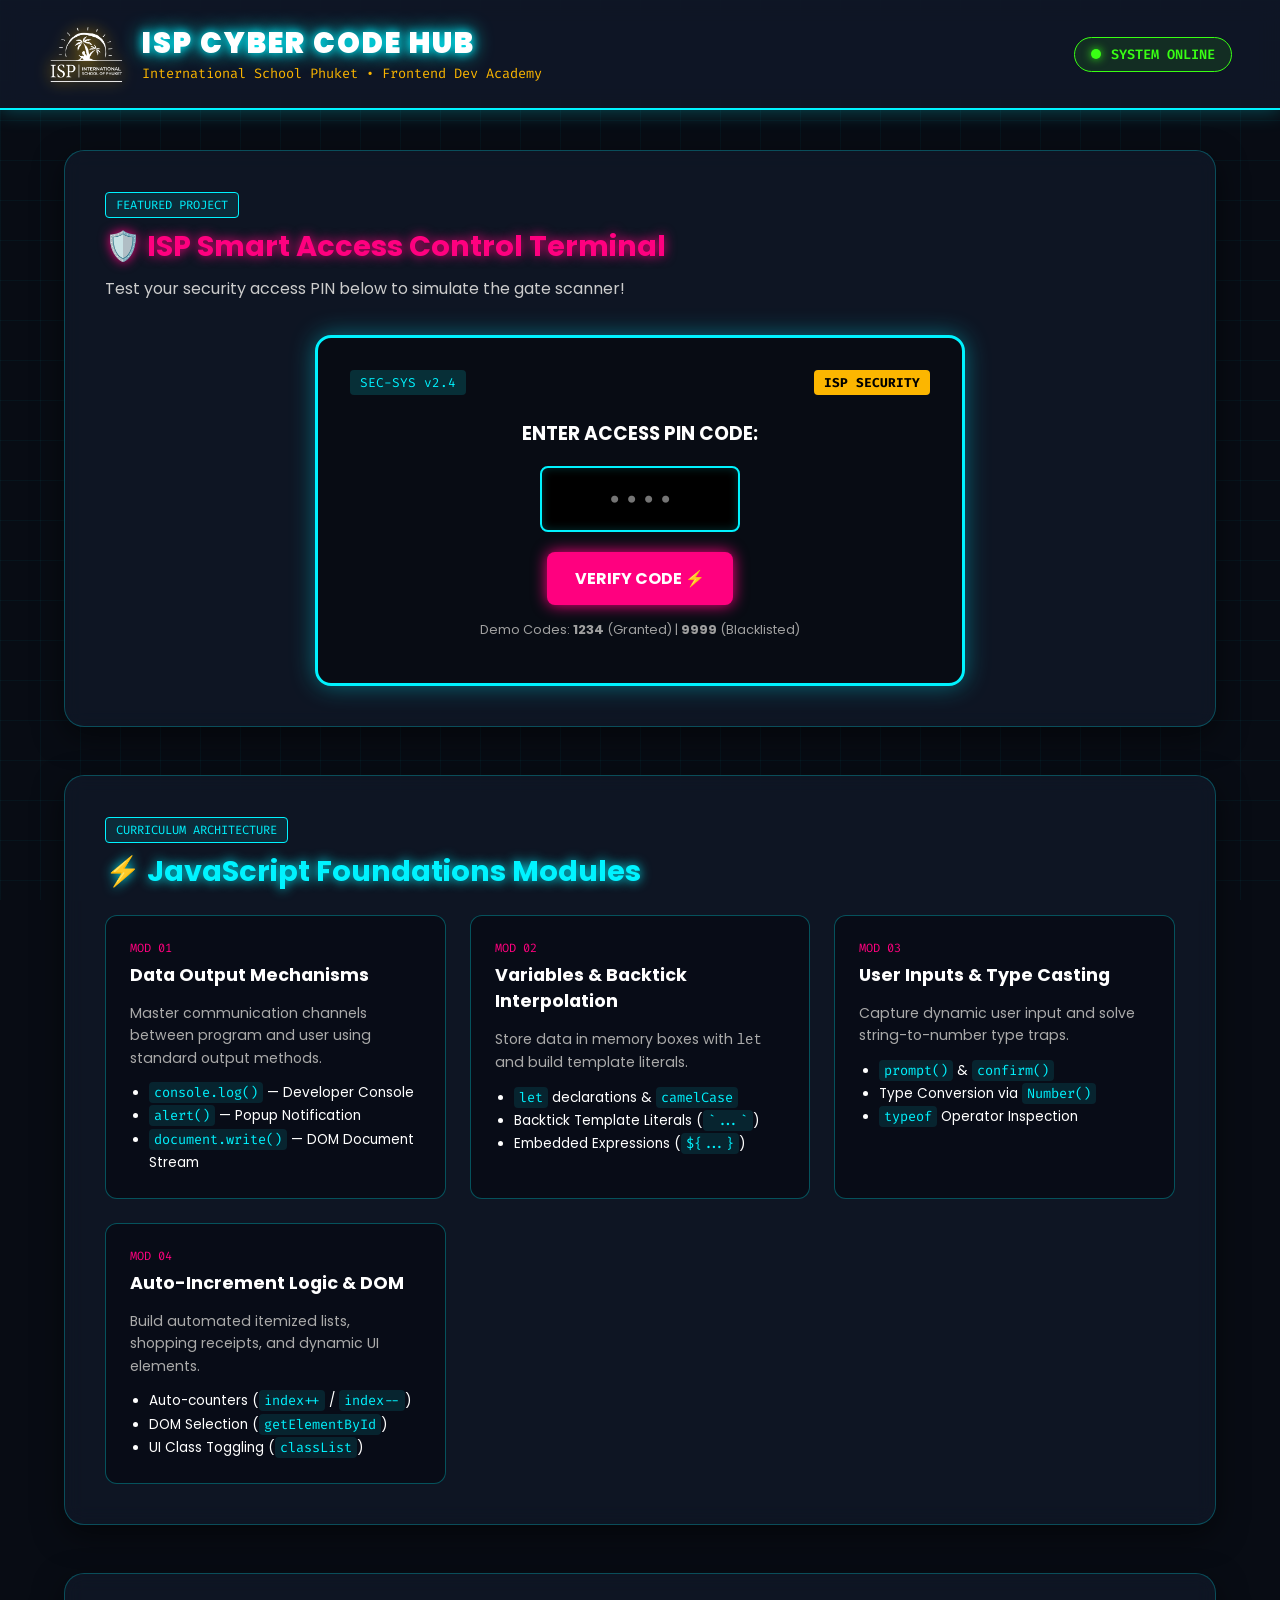
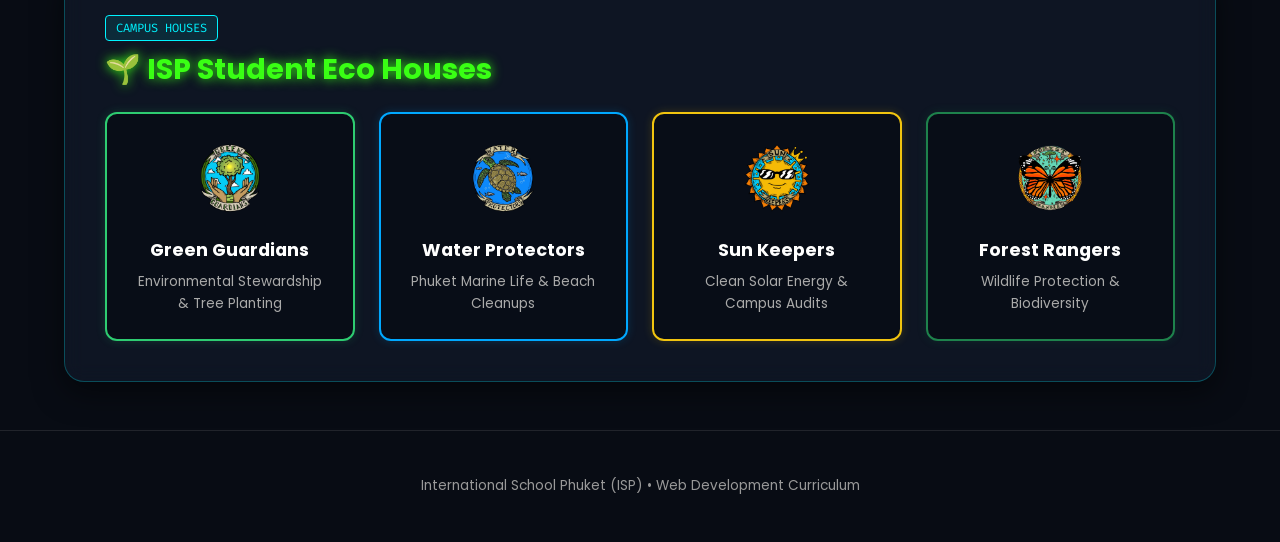
==== index.html @ bd8788d2 "Add files via upload" ====
<!doctype html>
<html lang="en">
  <head>
    <meta charset="UTF-8" />
    <meta name="viewport" content="width=device-width, initial-scale=1.0" />
    <title>ISP Cyber Code Hub | Web Development Course</title>
    <link rel="stylesheet" href="style.css" />
    <link rel="preconnect" href="https://fonts.googleapis.com" />
    <link rel="preconnect" href="https://fonts.gstatic.com" crossorigin />
    <link
      href="https://fonts.googleapis.com/css2?family=Fira+Code:wght@400;600&family=Poppins:wght@400;600;700;900&display=swap"
      rel="stylesheet"
    />
  </head>
  <body>
    <!-- Cyber Glow Background Grid -->
    <div class="cyber-grid"></div>

    <!-- Main Portal Navigation Header -->
    <header class="cyber-header">
      <div class="header-brand">
        <img src="ISP LOGO.png" alt="ISP Logo" class="neon-logo" />
        <div class="brand-titles">
          <h1 class="glitch-title" data-text="ISP CYBER CODE HUB">
            ISP CYBER CODE HUB
          </h1>
          <p class="cyber-subtitle">
            International School Phuket • Frontend Dev Academy
          </p>
        </div>
      </div>
      <div class="system-status">
        <span class="pulse-node"></span>
        <span class="status-text">SYSTEM ONLINE</span>
      </div>
    </header>

    <!-- Main Content Container -->
    <main class="portal-container">
      <!-- HERO / FEATURED MODULE: Interactive Security Terminal -->
      <section class="cyber-section terminal-hero">
        <div class="section-tag">FEATURED PROJECT</div>
        <h2 class="neon-heading magenta-glow">
          🛡️ ISP Smart Access Control Terminal
        </h2>
        <p class="section-desc">
          Test your security access PIN below to simulate the gate scanner!
        </p>

        <!-- Security Terminal Hardware Shell -->
        <div class="terminal-container" id="terminal">
          <div class="terminal-badge-bar">
            <span class="cyber-chip">SEC-SYS v2.4</span>
            <span class="badge-gold">ISP SECURITY</span>
          </div>

          <!-- UI Screen 1: PIN Input -->
          <div id="input-screen" class="screen-box">
            <h3 class="cyan-text">ENTER ACCESS PIN CODE:</h3>
            <div class="input-wrapper">
              <input
                type="password"
                id="access-code"
                placeholder="••••"
                maxlength="4"
                autocomplete="off"
              />
            </div>
            <button id="submit-btn" class="cyber-button">VERIFY CODE ⚡</button>
            <p class="hint-text">
              Demo Codes: <strong>1234</strong> (Granted) |
              <strong>9999</strong> (Blacklisted)
            </p>
          </div>

          <!-- UI Screen 2: Processing Scanner -->
          <div id="processing-screen" class="screen-box hidden">
            <div class="cyber-scanner">
              <div class="laser-beam"></div>
              <div class="spinner-neon"></div>
            </div>
            <p class="scanning-text">SCANNING BIOMETRIC DATA... BEEP!</p>
          </div>

          <!-- UI Screen 3: Access Granted Card -->
          <div id="granted-card" class="card-box hidden">
            <div class="access-badge granted">✓ ACCESS GRANTED</div>
            <div class="profile-card-cyber">
              <img
                src="green_guardians.png"
                alt="Eco House Shield"
                class="house-emblem-img"
              />
              <div class="card-details">
                <h4>Alex Smith <span class="grade-pill">Grade 8</span></h4>
                <p><strong>Parent:</strong> Mr. & Mrs. Smith</p>
                <p>
                  <strong>House:</strong>
                  <span class="house-tag guardian">Green Guardians 🛡️</span>
                </p>
                <p><strong>Status:</strong> Clear Access Authorized</p>
              </div>
            </div>
          </div>

          <!-- UI Screen 4: Access Denied Alert -->
          <div id="denied-card" class="card-box hidden">
            <div class="access-badge denied">⛔ ACCESS DENIED</div>
            <p class="denied-msg">SECURITY ALERT: CODE BLACKLISTED!</p>
            <p class="denied-sub">
              Report immediately to administration security office.
            </p>
          </div>
        </div>
      </section>

      <!-- LESSONS CURRICULUM MODULES -->
      <section class="cyber-section">
        <div class="section-tag">CURRICULUM ARCHITECTURE</div>
        <h2 class="neon-heading cyan-glow">
          ⚡ JavaScript Foundations Modules
        </h2>

        <div class="modules-grid">
          <!-- Module 1 Card -->
          <div class="cyber-card">
            <div class="card-header">
              <span class="mod-num">MOD 01</span>
              <h3>Data Output Mechanisms</h3>
            </div>
            <p class="card-body-text">
              Master communication channels between program and user using
              standard output methods.
            </p>
            <ul class="cyber-list">
              <li><code>console.log()</code> — Developer Console</li>
              <li><code>alert()</code> — Popup Notification</li>
              <li><code>document.write()</code> — DOM Document Stream</li>
            </ul>
          </div>

          <!-- Module 2 Card -->
          <div class="cyber-card">
            <div class="card-header">
              <span class="mod-num">MOD 02</span>
              <h3>Variables & Backtick Interpolation</h3>
            </div>
            <p class="card-body-text">
              Store data in memory boxes with <code>let</code> and build
              template literals.
            </p>
            <ul class="cyber-list">
              <li><code>let</code> declarations & <code>camelCase</code></li>
              <li>Backtick Template Literals (<code>`...`</code>)</li>
              <li>Embedded Expressions (<code>${...}</code>)</li>
            </ul>
          </div>

          <!-- Module 3 Card -->
          <div class="cyber-card">
            <div class="card-header">
              <span class="mod-num">MOD 03</span>
              <h3>User Inputs & Type Casting</h3>
            </div>
            <p class="card-body-text">
              Capture dynamic user input and solve string-to-number type traps.
            </p>
            <ul class="cyber-list">
              <li><code>prompt()</code> & <code>confirm()</code></li>
              <li>Type Conversion via <code>Number()</code></li>
              <li><code>typeof</code> Operator Inspection</li>
            </ul>
          </div>

          <!-- Module 4 Card -->
          <div class="cyber-card">
            <div class="card-header">
              <span class="mod-num">MOD 04</span>
              <h3>Auto-Increment Logic & DOM</h3>
            </div>
            <p class="card-body-text">
              Build automated itemized lists, shopping receipts, and dynamic UI
              elements.
            </p>
            <ul class="cyber-list">
              <li>
                Auto-counters (<code>index++</code> / <code>index--</code>)
              </li>
              <li>DOM Selection (<code>getElementById</code>)</li>
              <li>UI Class Toggling (<code>classList</code>)</li>
            </ul>
          </div>
        </div>
      </section>

      <!-- ISP ECO HOUSES BADGES SECTION -->
      <section class="cyber-section">
        <div class="section-tag">CAMPUS HOUSES</div>
        <h2 class="neon-heading green-glow">🌱 ISP Student Eco Houses</h2>

        <div class="houses-grid">
          <div class="house-card guardians-border">
            <img
              src="green_guardians.png"
              alt="Green Guardians"
              class="house-logo"
            />
            <h3>Green Guardians</h3>
            <p>Environmental Stewardship & Tree Planting</p>
          </div>

          <div class="house-card protectors-border">
            <img
              src="water_protectors.png"
              alt="Water Protectors"
              class="house-logo"
            />
            <h3>Water Protectors</h3>
            <p>Phuket Marine Life & Beach Cleanups</p>
          </div>

          <div class="house-card keepers-border">
            <img src="sun_keepers.png" alt="Sun Keepers" class="house-logo" />
            <h3>Sun Keepers</h3>
            <p>Clean Solar Energy & Campus Audits</p>
          </div>

          <div class="house-card rangers-border">
            <img
              src="forest_rangers.png"
              alt="Forest Rangers"
              class="house-logo"
            />
            <h3>Forest Rangers</h3>
            <p>Wildlife Protection & Biodiversity</p>
          </div>
        </div>
      </section>
    </main>

    <footer class="cyber-footer">
      <p>International School Phuket (ISP) • Web Development Curriculum</p>
    </footer>

    <script src="main.js"></script>
  </body>
</html>
---- style.css ----
/* =========================================================
   ISP CYBER CODE HUB
   Cyber-Neon Design System
========================================================= */

@import url('https://fonts.googleapis.com/css2?family=Fira+Code:wght@400;600&family=Poppins:wght@400;600;700;900&display=swap');

/* =========================================================
   01. DESIGN TOKENS
========================================================= */

:root {
  /* ISP Identity */
  --isp-main: #35714b;
  --isp-gold: #fcb600;

  /* Cyber Palette */
  --cyber-black: #080c14;
  --cyber-dark: #101828;
  --cyber-cyan: #00f3ff;
  --neon-magenta: #ff007f;
  --acid-green: #39ff14;
  --alert-red: #ff3366;

  /* Text */
  --text-primary: #ffffff;
  --text-secondary: #cccccc;
  --text-muted: #aaaaaa;

  /* Typography */
  --font-main: 'Poppins', sans-serif;
  --font-code: 'Fira Code', monospace;

  /* Layout */
  --content-width: 1200px;
  --radius-sm: 8px;
  --radius-md: 12px;
  --radius-lg: 20px;

  /* Effects */
  --border-cyan: rgba(0, 243, 255, 0.25);
  --glow-cyan: 0 0 25px rgba(0, 243, 255, 0.35);
  --shadow-card: 0 10px 30px rgba(0, 0, 0, 0.5);

  --transition-fast: 0.2s ease;
  --transition-normal: 0.3s ease;
}

/* =========================================================
   02. GLOBAL RESET
========================================================= */

*,
*::before,
*::after {
  box-sizing: border-box;
}

html {
  scroll-behavior: smooth;
}

body {
  min-height: 100vh;
  margin: 0;
  padding: 0;

  position: relative;
  overflow-x: hidden;

  font-family: var(--font-main);
  color: var(--text-primary);
  background: var(--cyber-black);
}

button,
input {
  font: inherit;
}

button {
  cursor: pointer;
}

img {
  max-width: 100%;
}

.hidden {
  display: none !important;
}

/* =========================================================
   03. CYBER GRID BACKGROUND
========================================================= */

.cyber-grid {
  position: fixed;
  inset: 0;

  width: 100%;
  height: 100%;

  background-image:
    linear-gradient(to right, rgba(0, 243, 255, 0.04) 1px, transparent 1px),
    linear-gradient(to bottom, rgba(0, 243, 255, 0.04) 1px, transparent 1px);

  background-size: 40px 40px;

  pointer-events: none;
  z-index: 0;
}

/* =========================================================
   04. HEADER & BRAND IDENTITY
========================================================= */

.cyber-header {
  position: relative;
  z-index: 10;

  display: flex;
  align-items: center;
  justify-content: space-between;
  gap: 24px;

  padding: 1.5rem 3rem;

  background: rgba(16, 24, 40, 0.85);
  backdrop-filter: blur(12px);

  border-bottom: 2px solid var(--cyber-cyan);
  box-shadow: 0 0 20px rgba(0, 243, 255, 0.3);
}

.header-brand {
  display: flex;
  align-items: center;
  gap: 18px;
  min-width: 0;
}

.neon-logo {
  height: 60px;
  width: auto;

  object-fit: contain;
  filter: drop-shadow(0 0 8px var(--isp-gold));
}

.glitch-title {
  margin: 0;

  font-size: 1.8rem;
  font-weight: 900;
  letter-spacing: 2px;
  line-height: 1.2;

  color: var(--text-primary);

  text-shadow:
    0 0 10px var(--cyber-cyan),
    0 0 20px var(--cyber-cyan);
}

.cyber-subtitle {
  margin: 4px 0 0;

  font-family: var(--font-code);
  font-size: 0.85rem;
  color: var(--isp-gold);
}

/* =========================================================
   05. SYSTEM STATUS
========================================================= */

.system-status {
  display: flex;
  align-items: center;
  gap: 10px;
  flex-shrink: 0;

  padding: 8px 16px;

  background: rgba(57, 255, 20, 0.1);
  border: 1px solid var(--acid-green);
  border-radius: 20px;
}

.pulse-node {
  width: 10px;
  height: 10px;
  flex-shrink: 0;

  background: var(--acid-green);
  border-radius: 50%;

  box-shadow: 0 0 10px var(--acid-green);

  animation: pulse 1.5s infinite;
}

.status-text {
  font-family: var(--font-code);
  font-size: 0.85rem;
  font-weight: 600;
  color: var(--acid-green);
}

@keyframes pulse {
  0% {
    transform: scale(0.95);
    box-shadow: 0 0 0 0 rgba(57, 255, 20, 0.7);
  }

  70% {
    transform: scale(1);
    box-shadow: 0 0 0 10px rgba(57, 255, 20, 0);
  }

  100% {
    transform: scale(0.95);
    box-shadow: 0 0 0 0 rgba(57, 255, 20, 0);
  }
}

/* =========================================================
   06. MAIN LAYOUT
========================================================= */

.portal-container {
  position: relative;
  z-index: 5;

  width: 100%;
  max-width: var(--content-width);

  margin: 2.5rem auto;
  padding: 0 1.5rem;
}

.cyber-section {
  margin-bottom: 3rem;
  padding: 2.5rem;

  background: rgba(16, 24, 40, 0.75);
  backdrop-filter: blur(10px);

  border: 1px solid var(--border-cyan);
  border-radius: var(--radius-lg);

  box-shadow: var(--shadow-card);
}

.section-tag {
  display: inline-block;

  margin-bottom: 10px;
  padding: 4px 10px;

  font-family: var(--font-code);
  font-size: 0.75rem;
  color: var(--cyber-cyan);

  background: rgba(0, 243, 255, 0.1);

  border: 1px solid var(--cyber-cyan);
  border-radius: 4px;
}

.neon-heading {
  margin: 0 0 10px;
  font-size: 1.8rem;
  line-height: 1.3;
}

.cyan-glow {
  color: var(--cyber-cyan);
  text-shadow: 0 0 12px var(--cyber-cyan);
}

.magenta-glow {
  color: var(--neon-magenta);
  text-shadow: 0 0 12px var(--neon-magenta);
}

.green-glow {
  color: var(--acid-green);
  text-shadow: 0 0 12px var(--acid-green);
}

.section-desc {
  margin: 0 0 2rem;
  color: var(--text-secondary);
  line-height: 1.7;
}

/* =========================================================
   07. SECURITY TERMINAL
========================================================= */

.terminal-container {
  width: 100%;
  max-width: 650px;

  margin: 0 auto;
  padding: 2rem;

  text-align: center;

  background: rgba(8, 12, 20, 0.95);

  border: 3px solid var(--cyber-cyan);
  border-radius: 16px;

  box-shadow: 0 0 25px rgba(0, 243, 255, 0.4);

  transition:
    background var(--transition-normal),
    border-color var(--transition-normal),
    box-shadow var(--transition-normal);
}

/* Access Denied State */

.terminal-container.bg-denied {
  background: rgba(40, 8, 15, 0.95);
  border-color: var(--alert-red);

  box-shadow: 0 0 35px rgba(255, 51, 102, 0.6);
}

/* Terminal Badges */

.terminal-badge-bar {
  display: flex;
  align-items: center;
  justify-content: space-between;
  flex-wrap: wrap;
  gap: 10px;

  margin-bottom: 1.5rem;

  font-family: var(--font-code);
}

.cyber-chip {
  padding: 4px 10px;

  font-size: 0.8rem;
  color: var(--cyber-cyan);

  background: rgba(0, 243, 255, 0.15);
  border-radius: 4px;
}

.badge-gold {
  padding: 4px 10px;

  font-size: 0.8rem;
  font-weight: 700;

  color: #000;
  background: var(--isp-gold);

  border-radius: 4px;
}

/* =========================================================
   08. TERMINAL INPUT
========================================================= */

.screen-box input {
  display: block;

  width: 200px;
  max-width: 100%;

  margin: 0 auto 1.2rem;
  padding: 12px;

  font-family: var(--font-code);
  font-size: 1.8rem;
  text-align: center;

  color: var(--acid-green);
  background: #000;

  border: 2px solid var(--cyber-cyan);
  border-radius: var(--radius-sm);

  outline: none;

  box-shadow: inset 0 0 10px rgba(0, 243, 255, 0.2);

  transition:
    border-color var(--transition-fast),
    box-shadow var(--transition-fast);
}

.screen-box input:focus {
  border-color: var(--acid-green);

  box-shadow:
    inset 0 0 10px rgba(57, 255, 20, 0.15),
    0 0 18px rgba(57, 255, 20, 0.25);
}

.screen-box input:focus-visible {
  outline: 2px solid var(--isp-gold);
  outline-offset: 3px;
}

/* =========================================================
   09. CYBER BUTTONS
========================================================= */

.cyber-button {
  display: block;

  margin: 0 auto;
  padding: 14px 28px;

  font-family: var(--font-main);
  font-size: 1rem;
  font-weight: 700;

  color: #fff;
  background: var(--neon-magenta);

  border: none;
  border-radius: var(--radius-sm);

  box-shadow: 0 0 15px var(--neon-magenta);

  cursor: pointer;

  transition:
    transform var(--transition-fast),
    box-shadow var(--transition-fast);
}

.cyber-button:hover {
  box-shadow: 0 0 25px var(--neon-magenta);
}

.cyber-button:active {
  transform: scale(0.96);
}

.cyber-button:focus-visible {
  outline: 3px solid var(--isp-gold);
  outline-offset: 4px;
}

.cyber-button:disabled {
  opacity: 0.5;
  cursor: not-allowed;
  box-shadow: none;
}

.hint-text {
  margin-top: 1rem;
  font-size: 0.8rem;
  color: #a0a0a0;
}

/* =========================================================
   10. ACCESS RESULT BADGES
========================================================= */

.access-badge {
  display: inline-block;

  margin-bottom: 1.2rem;
  padding: 8px 18px;

  font-family: var(--font-code);
  font-weight: 700;

  border-radius: var(--radius-sm);
}

.access-badge.granted {
  color: #000;
  background: var(--acid-green);
  box-shadow: 0 0 15px var(--acid-green);
}

.access-badge.denied {
  color: #fff;
  background: var(--alert-red);
  box-shadow: 0 0 15px var(--alert-red);
}

/* =========================================================
   11. PROFILE CARD
========================================================= */

.profile-card-cyber {
  display: flex;
  align-items: center;
  gap: 20px;

  padding: 1.2rem;

  text-align: left;

  background: rgba(255, 255, 255, 0.05);

  border: 1px solid rgba(255, 255, 255, 0.15);
  border-radius: var(--radius-md);
}

.house-emblem-img {
  width: 90px;
  height: 90px;
  flex-shrink: 0;
  object-fit: contain;
}

.card-details {
  min-width: 0;
}

.card-details h4 {
  margin: 0 0 6px;
  font-size: 1.2rem;
}

.grade-pill {
  display: inline-block;

  padding: 2px 8px;

  font-size: 0.75rem;
  color: #000;
  background: var(--cyber-cyan);

  border-radius: 10px;
}

.house-tag.guardian {
  color: var(--acid-green);
  font-weight: 700;
}

/* =========================================================
   12. MODULES GRID
========================================================= */

.modules-grid {
  display: grid;

  grid-template-columns: repeat(auto-fit, minmax(min(250px, 100%), 1fr));

  gap: 1.5rem;
  margin-top: 1.5rem;
}

.cyber-card {
  padding: 1.5rem;

  background: rgba(8, 12, 20, 0.8);

  border: 1px solid rgba(0, 243, 255, 0.3);
  border-radius: var(--radius-md);

  transition:
    transform var(--transition-normal),
    border-color var(--transition-normal),
    box-shadow var(--transition-normal);
}

.cyber-card:hover {
  transform: translateY(-4px);

  border-color: var(--cyber-cyan);
  box-shadow: 0 0 20px rgba(0, 243, 255, 0.3);
}

.card-header {
  display: flex;
  flex-direction: column;
  gap: 6px;

  margin-bottom: 12px;
}

.mod-num {
  font-family: var(--font-code);
  font-size: 0.75rem;
  color: var(--neon-magenta);
}

.cyber-card h3 {
  margin: 0;

  font-size: 1.1rem;
  color: var(--text-primary);
}

.card-body-text {
  margin-bottom: 12px;

  font-size: 0.88rem;
  line-height: 1.6;
  color: var(--text-muted);
}

.cyber-list {
  margin: 0;
  padding-left: 1.2rem;

  font-size: 0.85rem;
  line-height: 1.7;
}

.cyber-list code {
  padding: 2px 5px;

  font-family: var(--font-code);
  color: var(--cyber-cyan);

  background: rgba(0, 243, 255, 0.1);
  border-radius: 4px;

  overflow-wrap: anywhere;
}

/* =========================================================
   13. ECO HOUSES GRID
========================================================= */

.houses-grid {
  display: grid;

  grid-template-columns: repeat(auto-fit, minmax(min(220px, 100%), 1fr));

  gap: 1.5rem;
  margin-top: 1.5rem;
}

.house-card {
  padding: 1.5rem;

  text-align: center;

  background: rgba(8, 12, 20, 0.8);

  border: 2px solid transparent;
  border-radius: var(--radius-md);

  transition:
    transform var(--transition-normal),
    box-shadow var(--transition-normal);
}

.house-card:hover {
  transform: translateY(-4px);
}

.guardians-border {
  border-color: #2ecc71;
  box-shadow: 0 0 10px rgba(46, 204, 113, 0.2);
}

.protectors-border {
  border-color: #00a8ff;
  box-shadow: 0 0 10px rgba(0, 168, 255, 0.2);
}

.keepers-border {
  border-color: #f1c40f;
  box-shadow: 0 0 10px rgba(241, 196, 15, 0.2);
}

.rangers-border {
  border-color: #1e824c;
  box-shadow: 0 0 10px rgba(30, 130, 76, 0.2);
}

.house-logo {
  width: 80px;
  height: 80px;

  margin-bottom: 12px;
  object-fit: contain;
}

.house-card h3 {
  margin: 0 0 8px;
  font-size: 1.1rem;
}

.house-card p {
  margin: 0;

  font-size: 0.85rem;
  line-height: 1.6;
  color: var(--text-muted);
}

/* =========================================================
   14. FOOTER
========================================================= */

.cyber-footer {
  position: relative;
  z-index: 5;

  padding: 2rem;

  text-align: center;
  font-size: 0.85rem;
  color: #999;

  border-top: 1px solid rgba(255, 255, 255, 0.1);
}

/* =========================================================
   15. RESPONSIVE — TABLET
========================================================= */

@media (max-width: 768px) {
  .cyber-header {
    padding: 1.25rem;
    flex-wrap: wrap;
    gap: 1rem;
  }

  .glitch-title {
    font-size: 1.4rem;
  }

  .portal-container {
    margin: 1.5rem auto;
    padding: 0 1rem;
  }

  .cyber-section {
    padding: 1.5rem;
    margin-bottom: 2rem;
  }

  .terminal-container {
    padding: 1.5rem;
  }

  .modules-grid,
  .houses-grid {
    gap: 1rem;
  }
}

/* =========================================================
   16. RESPONSIVE — MOBILE
========================================================= */

@media (max-width: 480px) {
  .cyber-header {
    flex-direction: column;
    text-align: center;
  }

  .header-brand {
    flex-direction: column;
    gap: 12px;
  }

  .neon-logo {
    height: 50px;
  }

  .glitch-title {
    font-size: 1.2rem;
    letter-spacing: 1px;
  }

  .cyber-subtitle {
    font-size: 0.75rem;
  }

  .system-status {
    justify-content: center;
  }

  .cyber-section {
    padding: 1.2rem;
  }

  .neon-heading {
    font-size: 1.4rem;
  }

  .terminal-container {
    padding: 1rem;
  }

  .terminal-badge-bar {
    justify-content: center;
  }

  .screen-box input {
    width: 100%;
    max-width: 240px;
  }

  .cyber-button {
    width: 100%;
    max-width: 280px;
  }

  .profile-card-cyber {
    flex-direction: column;
    text-align: center;
  }

  .modules-grid,
  .houses-grid {
    grid-template-columns: 1fr;
  }

  .cyber-footer {
    padding: 1.5rem 1rem;
    font-size: 0.75rem;
  }
}

/* =========================================================
   17. ACCESSIBILITY
========================================================= */

@media (prefers-reduced-motion: reduce) {
  *,
  *::before,
  *::after {
    animation-duration: 0.01ms !important;
    animation-iteration-count: 1 !important;
    transition-duration: 0.01ms !important;
    scroll-behavior: auto !important;
  }
}
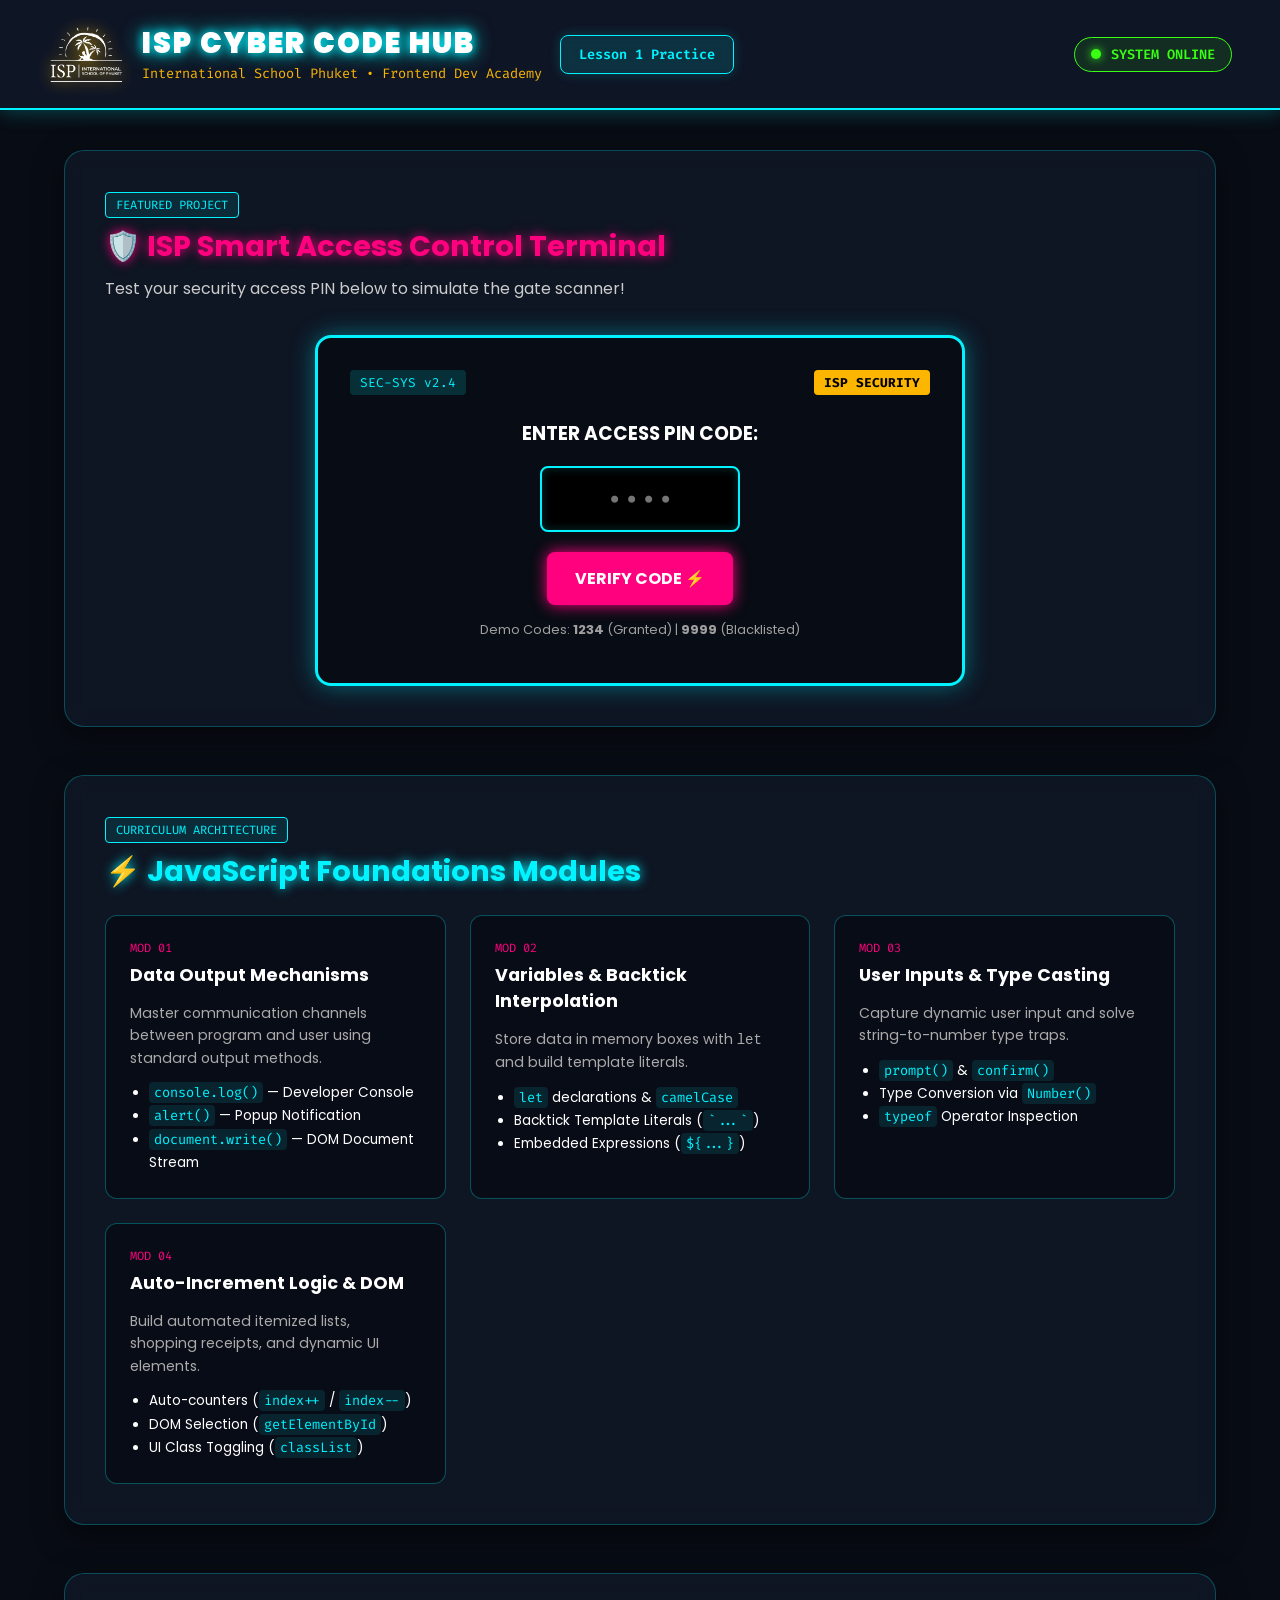
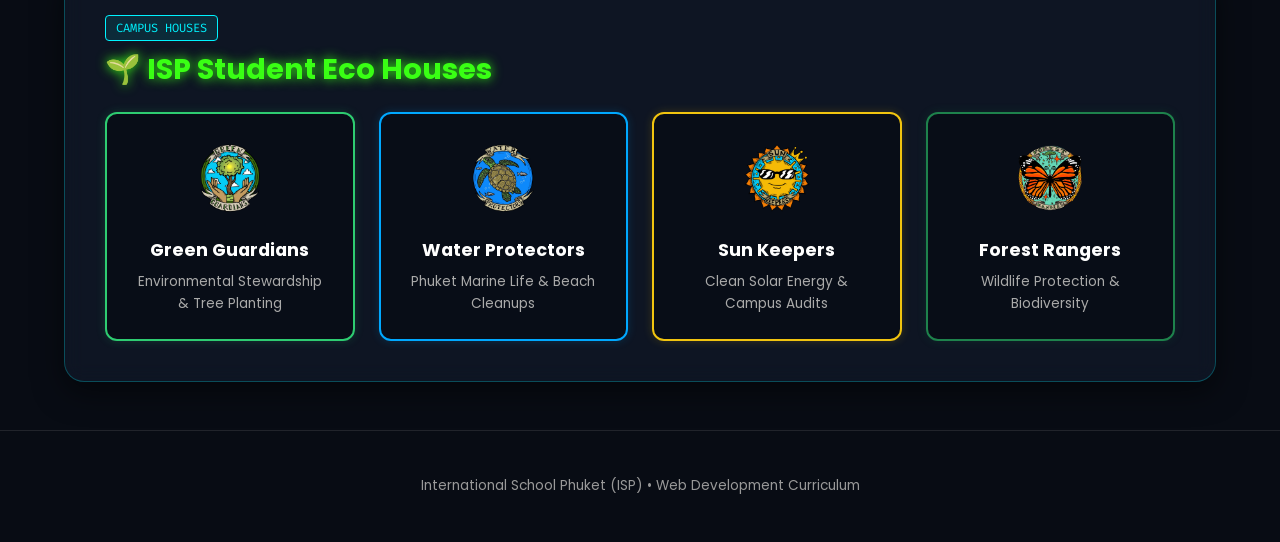
==== commit 547ce85e: "Add files via upload" ====
--- a/index.html
+++ b/index.html
@@ -12,10 +12,6 @@
       rel="stylesheet"
     />
   </head>
-  <body>
-    <!-- Cyber Glow Background Grid -->
-    <div class="cyber-grid"></div>
-
     <!-- Main Portal Navigation Header -->
     <header class="cyber-header">
       <div class="header-brand">
@@ -28,6 +24,9 @@
             International School Phuket • Frontend Dev Academy
           </p>
         </div>
+        <nav class="header-nav"> 
+            <a href="Lesson_1.html" target="_blank" class="nav-btn nav-btn-cyan">Lesson 1 Practice</a> 
+        </nav>
       </div>
       <div class="system-status">
         <span class="pulse-node"></span>
@@ -123,22 +122,25 @@
 
         <div class="modules-grid">
           <!-- Module 1 Card -->
-          <div class="cyber-card">
-            <div class="card-header">
-              <span class="mod-num">MOD 01</span>
-              <h3>Data Output Mechanisms</h3>
-            </div>
-            <p class="card-body-text">
-              Master communication channels between program and user using
-              standard output methods.
-            </p>
-            <ul class="cyber-list">
-              <li><code>console.log()</code> — Developer Console</li>
-              <li><code>alert()</code> — Popup Notification</li>
-              <li><code>document.write()</code> — DOM Document Stream</li>
-            </ul>
-          </div>
-
+          <a href="module1-cards.html" target="_blank" class="card-link">
+            <div>
+              <div class="cyber-card">
+                <div class="card-header">
+                  <span class="mod-num">MOD 01</span>
+                  <h3>Data Output Mechanisms</h3>
+                </div>
+                <p class="card-body-text">
+                  Master communication channels between program and user using
+                  standard output methods.
+                </p>
+                <ul class="cyber-list">
+                  <li><code>console.log()</code> — Developer Console</li>
+                  <li><code>alert()</code> — Popup Notification</li>
+                  <li><code>document.write()</code> — DOM Document Stream</li>
+                </ul>
+              </div>
+            </div>
+          </a>
           <!-- Module 2 Card -->
           <div class="cyber-card">
             <div class="card-header">
--- a/style.css
+++ b/style.css
@@ -4,6 +4,80 @@
 ========================================================= */
 
 @import url('https://fonts.googleapis.com/css2?family=Fira+Code:wght@400;600&family=Poppins:wght@400;600;700;900&display=swap');
+
+/* =========================================================
+   Navigation & Action Cyber Buttons
+   ========================================================= */
+.header-nav {
+  display: flex;
+  align-items: center;
+  gap: 12px;
+}
+
+.nav-btn {
+  display: inline-flex;
+  align-items: center;
+  justify-content: center;
+  gap: 8px;
+  padding: 10px 18px;
+  border-radius: 8px;
+  font-family: var(--font-code);
+  font-size: 0.85rem;
+  font-weight: 600;
+  text-decoration: none !important;
+  cursor: pointer;
+  transition: all 0.25s ease-in-out;
+  border: 1px solid transparent;
+  backdrop-filter: blur(5px);
+  white-space: nowrap;
+}
+
+.nav-btn.sm {
+  padding: 6px 14px;
+  font-size: 0.8rem;
+}
+
+.nav-btn-cyan {
+  background: rgba(0, 243, 255, 0.12);
+  color: var(--cyber-cyan) !important;
+  border-color: var(--cyber-cyan);
+  box-shadow: 0 0 12px rgba(0, 243, 255, 0.2);
+}
+
+.nav-btn-cyan:hover {
+  background: var(--cyber-cyan);
+  color: #080c14 !important;
+  box-shadow: 0 0 22px var(--cyber-cyan);
+  transform: translateY(-2px);
+}
+
+.nav-btn-magenta {
+  background: rgba(255, 0, 127, 0.12);
+  color: var(--neon-magenta) !important;
+  border-color: var(--neon-magenta);
+  box-shadow: 0 0 12px rgba(255, 0, 127, 0.2);
+}
+
+.nav-btn-magenta:hover {
+  background: var(--neon-magenta);
+  color: #ffffff !important;
+  box-shadow: 0 0 22px var(--neon-magenta);
+  transform: translateY(-2px);
+}
+
+.nav-btn-gold {
+  background: rgba(252, 182, 0, 0.12);
+  color: var(--isp-gold) !important;
+  border-color: var(--isp-gold);
+  box-shadow: 0 0 12px rgba(252, 182, 0, 0.2);
+}
+
+.nav-btn-gold:hover {
+  background: var(--isp-gold);
+  color: #080c14 !important;
+  box-shadow: 0 0 22px var(--isp-gold);
+  transform: translateY(-2px);
+}
 
 /* =========================================================
    01. DESIGN TOKENS
@@ -627,6 +701,15 @@
   border-radius: 4px;
 
   overflow-wrap: anywhere;
+}
+
+/* Reset link styles for card wrappers */
+.card-link,
+.card-link:hover,
+.card-link:visited {
+  text-decoration: none; /* Removes the underline */
+  color: inherit; /* Keeps original text colors */
+  display: block; /* Keeps the full card clickable */
 }
 
 /* =========================================================
@@ -842,3 +925,37 @@
     scroll-behavior: auto !important;
   }
 }
+
+/* =========================================================
+   18. CHEAT SHEET CARDS
+========================================================= */
+.tip-box {
+  display: block;
+  width: 100%;
+  background: rgba(252, 182, 0, 0.1);
+  border: 1px solid var(--isp-gold);
+  border-radius: 8px;
+  padding: 0.8rem 1rem;
+  margin-top: 1rem;
+  color: var(--isp-gold);
+  font-size: 0.9rem;
+  line-height: 1.7;
+  white-space: normal;
+  overflow-wrap: break-word;
+}
+
+.tip-box strong,
+.tip-box code,
+.tip-box .keyboard-badge {
+  display: inline;
+}
+
+.keyboard-badge {
+  background: #34445c;
+  color: #fff;
+  border: 1px solid #526581;
+  border-radius: 6px;
+  padding: 2px 8px;
+  font-family: var(--font-code);
+  font-weight: 600;
+}
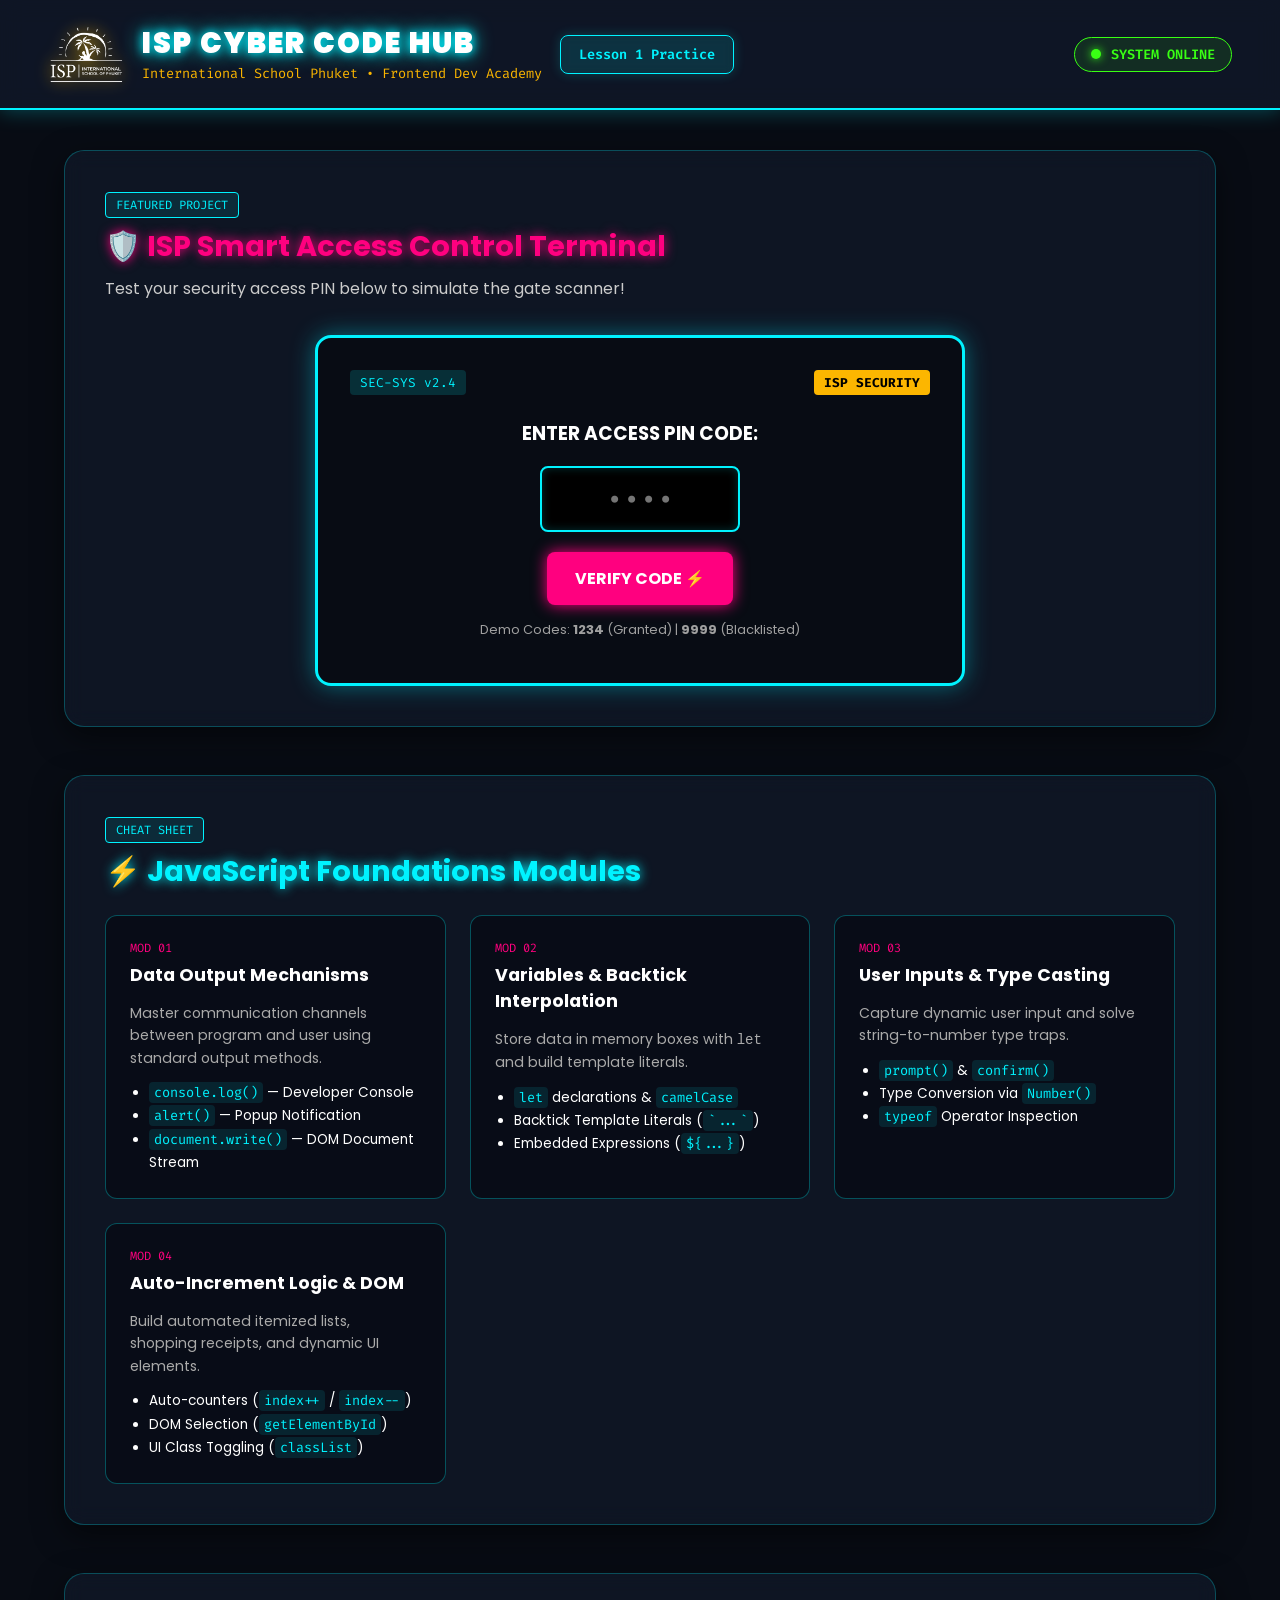
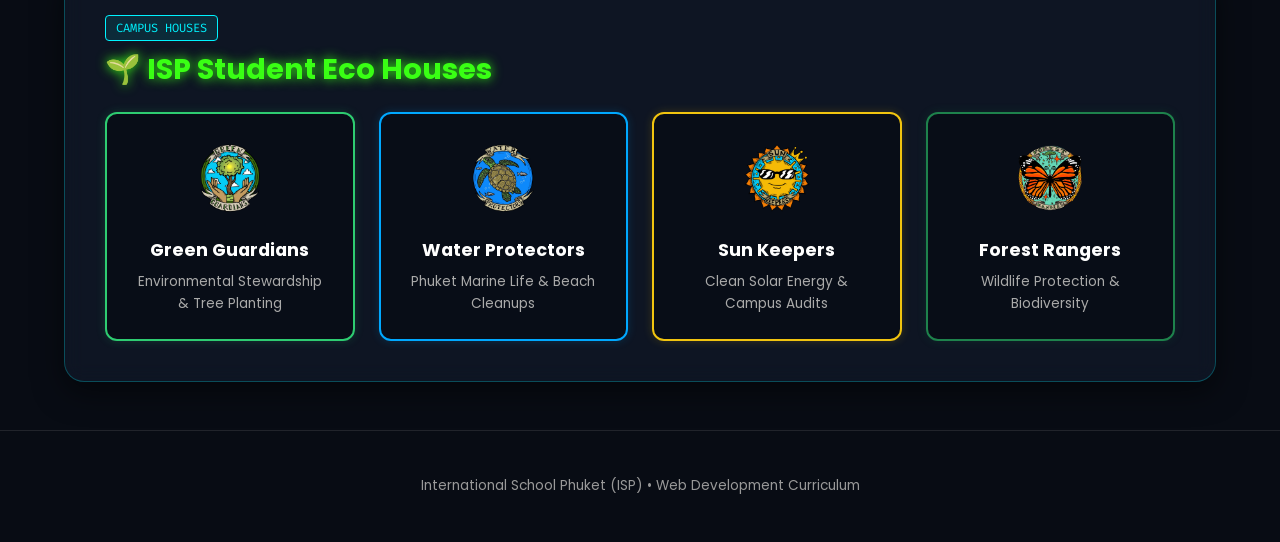
==== commit 900bb032: "Update section tag from 'CURRICULUM ARCHITECTURE' to 'CHEAT SHEET'" ====
--- a/index.html
+++ b/index.html
@@ -113,9 +113,9 @@
         </div>
       </section>
 
-      <!-- LESSONS CURRICULUM MODULES -->
+      <!-- CHEAT SHEET -->
       <section class="cyber-section">
-        <div class="section-tag">CURRICULUM ARCHITECTURE</div>
+        <div class="section-tag">CHEAT SHEET</div>
         <h2 class="neon-heading cyan-glow">
           ⚡ JavaScript Foundations Modules
         </h2>
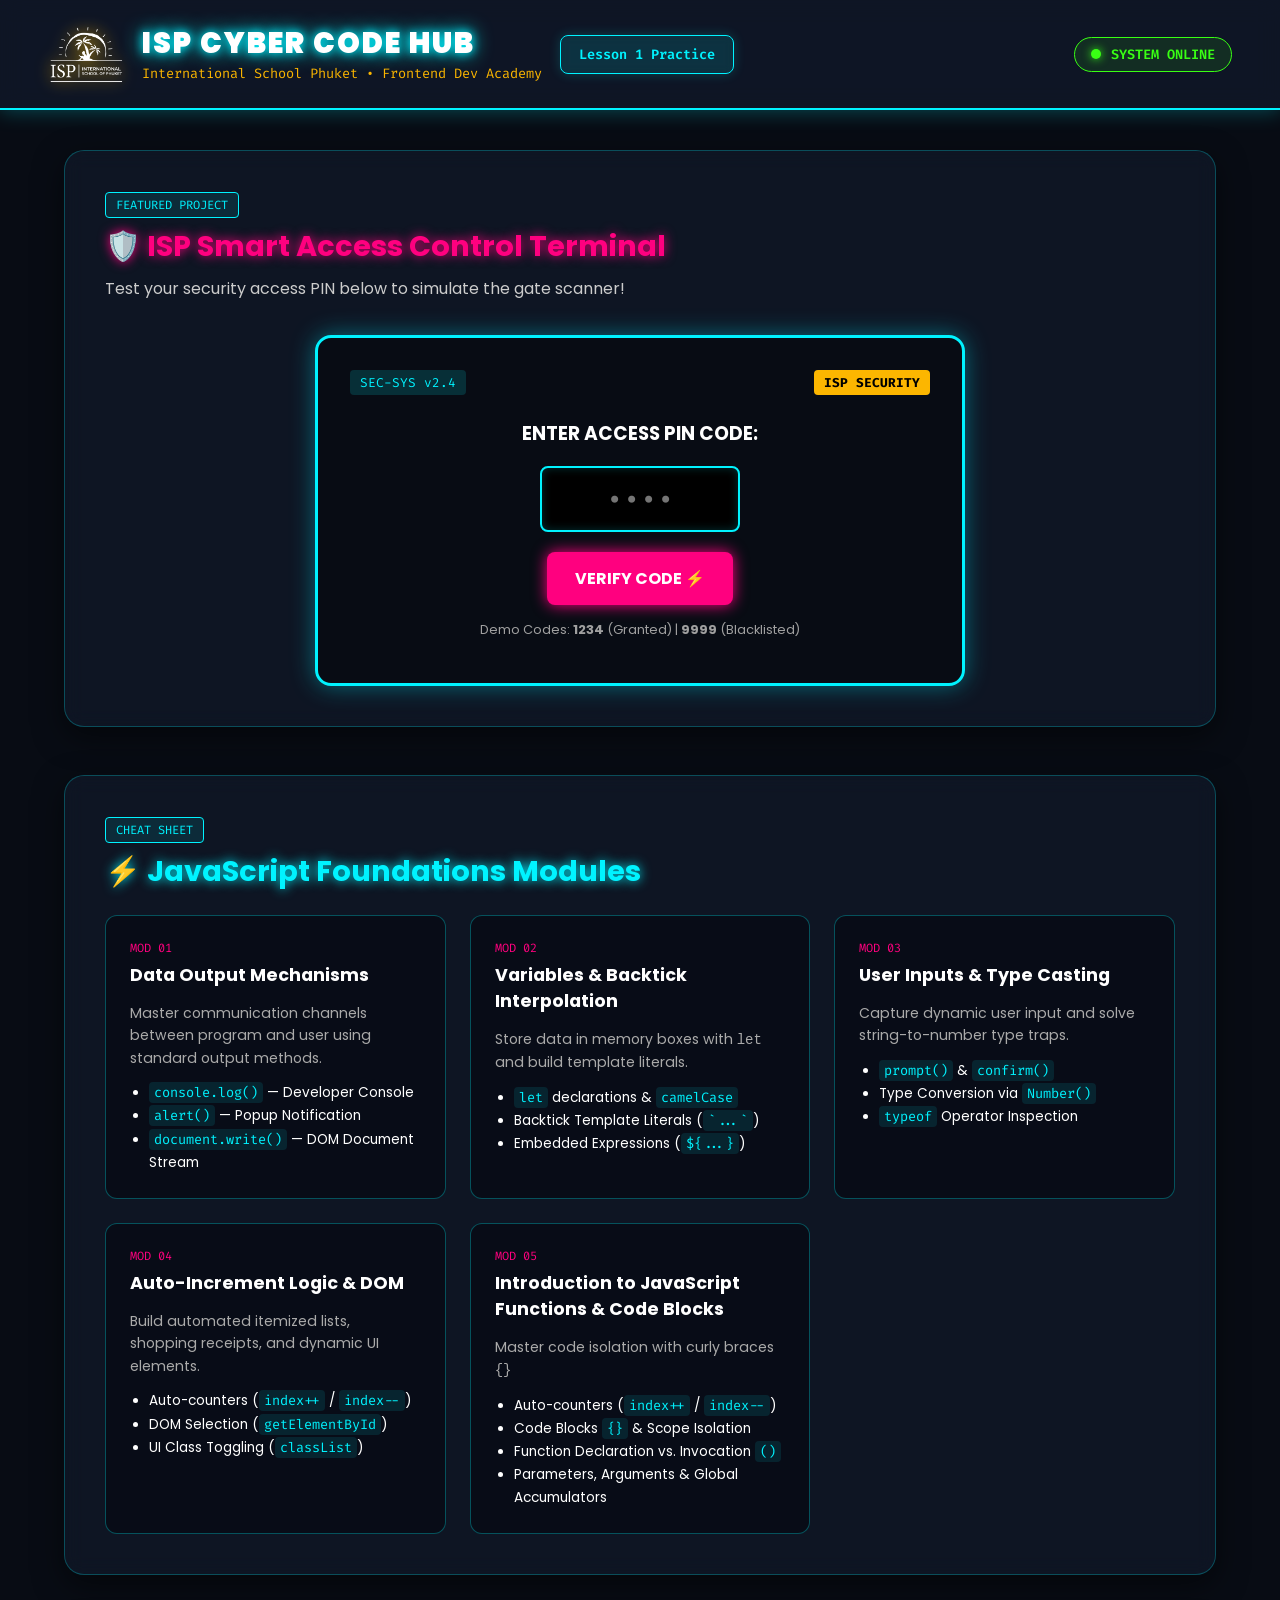
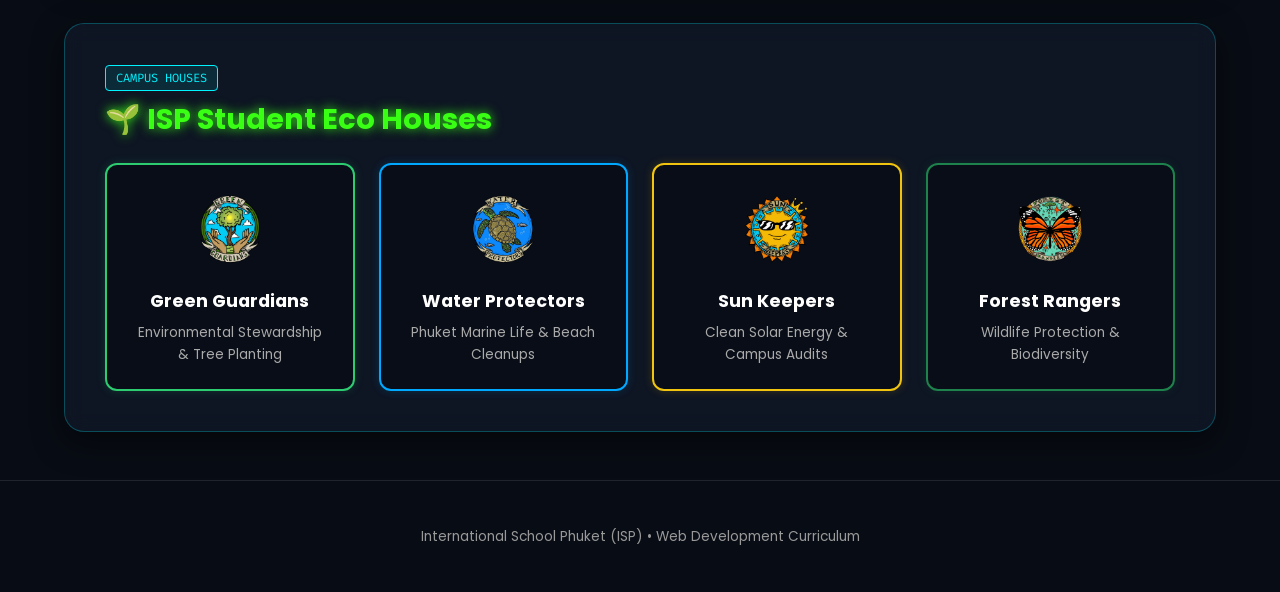
==== commit f0c1d215: "Add Module 5 card for JavaScript Functions" ====
--- a/index.html
+++ b/index.html
@@ -192,6 +192,27 @@
               <li>UI Class Toggling (<code>classList</code>)</li>
             </ul>
           </div>
+
+          <!-- Module 5 Card -->
+          <a href="module5-cards.html" target="_blank" class="card-link">
+          <div class="cyber-card">
+            <div class="card-header">
+              <span class="mod-num">MOD 05</span>
+              <h3>Introduction to JavaScript Functions & Code Blocks</h3>
+            </div>
+            <p class="card-body-text">
+              Master code isolation with curly braces <code>{}</code>
+            </p>
+            <ul class="cyber-list">
+              <li>
+                Auto-counters (<code>index++</code> / <code>index--</code>)
+              </li>
+              <li>Code Blocks <code>{}</code> & Scope Isolation</li>
+              <li>Function Declaration vs. Invocation <code>()</code></li>
+              <li>Parameters, Arguments & Global Accumulators</li>
+            </ul>
+          </div>
+           </a>
         </div>
       </section>
 
